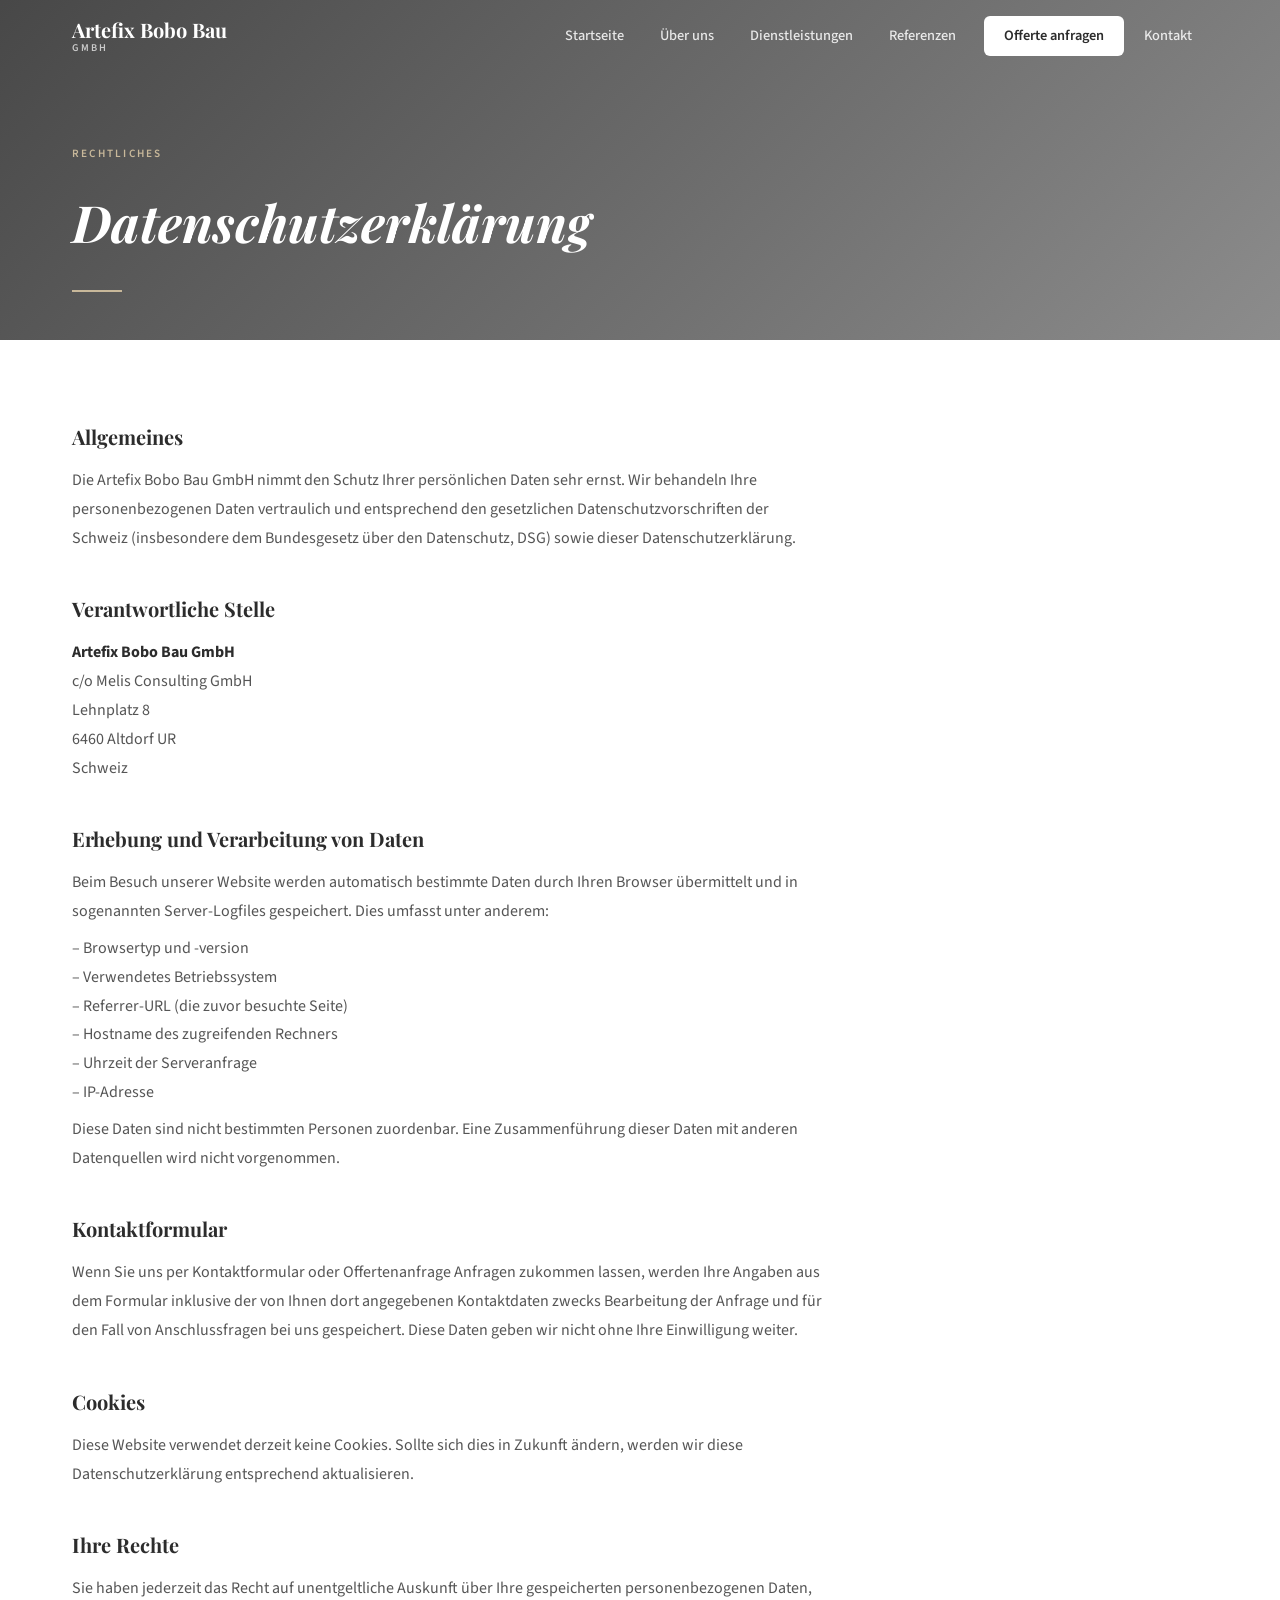
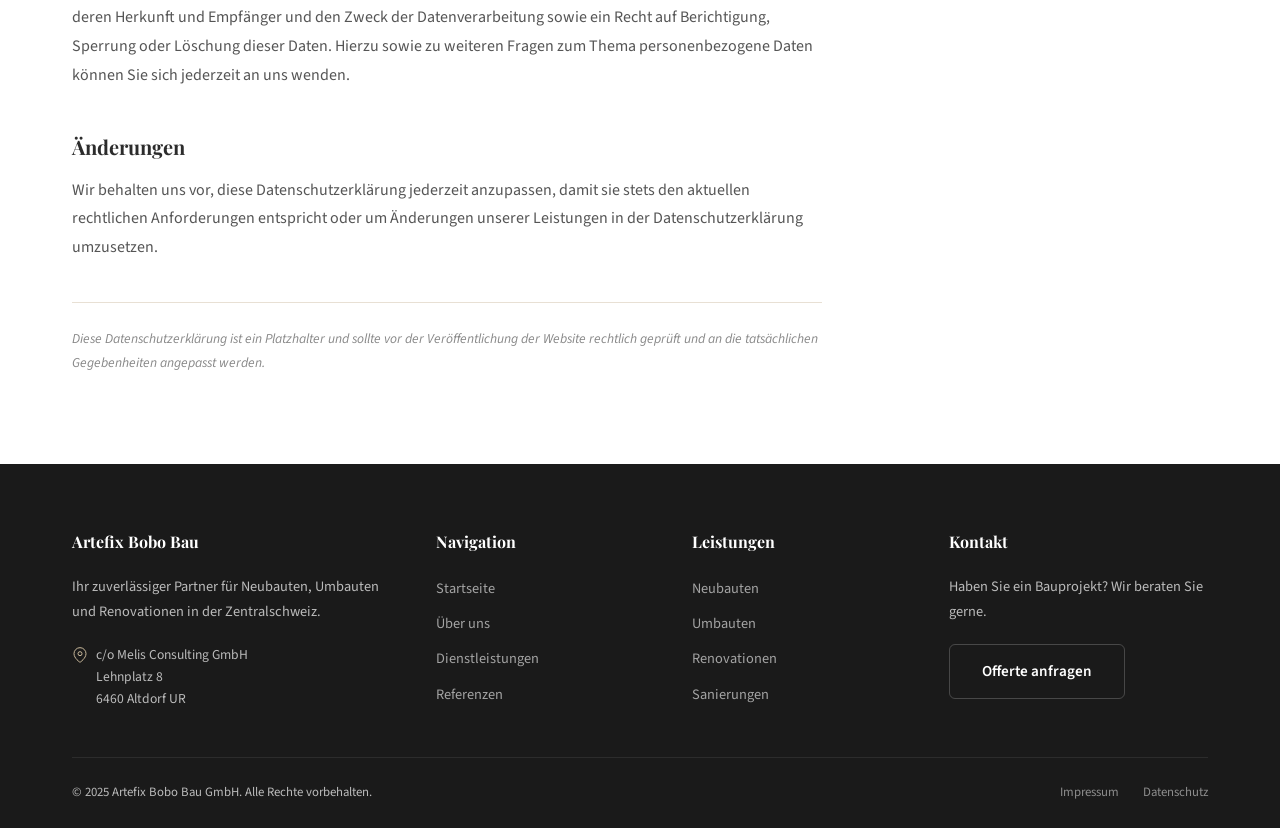
==== datenschutz.html @ a2125634 "Add files via upload" ====
<!DOCTYPE html>
<html lang="de">
<head>
  <meta charset="UTF-8">
  <meta name="viewport" content="width=device-width, initial-scale=1.0">
  <title>Datenschutz – Artefix Bobo Bau GmbH</title>
  <link rel="preconnect" href="https://fonts.googleapis.com">
  <link rel="preconnect" href="https://fonts.gstatic.com" crossorigin>
  <link href="https://fonts.googleapis.com/css2?family=Playfair+Display:ital,wght@0,400;0,700;1,400;1,700&family=Source+Sans+3:wght@300;400;500;600;700&display=swap" rel="stylesheet">
  <link rel="stylesheet" href="style.css">
</head>
<body>

  <!-- Navigation -->
  <nav class="navbar">
    <div class="container">
      <a href="index.html" class="navbar-brand">
        <span class="brand-name">Artefix Bobo Bau</span>
        <span class="brand-sub">GMBH</span>
      </a>
      <ul class="nav-links">
        <li><a href="index.html">Startseite</a></li>
        <li><a href="ueber-uns.html">Über uns</a></li>
        <li><a href="dienstleistungen.html">Dienstleistungen</a></li>
        <li><a href="referenzen.html">Referenzen</a></li>
        <li><a href="offerte.html" class="nav-cta">Offerte anfragen</a></li>
        <li><a href="kontakt.html">Kontakt</a></li>
      </ul>
      <button class="hamburger" aria-label="Menü öffnen">
        <span></span><span></span><span></span>
      </button>
    </div>
  </nav>
  <div class="mobile-menu">
    <a href="index.html">Startseite</a>
    <a href="ueber-uns.html">Über uns</a>
    <a href="dienstleistungen.html">Dienstleistungen</a>
    <a href="referenzen.html">Referenzen</a>
    <a href="offerte.html">Offerte anfragen</a>
    <a href="kontakt.html">Kontakt</a>
  </div>

  <!-- Seitenüberschrift -->
  <section class="page-header" style="background-image: url('https://d2xsxph8kpxj0f.cloudfront.net/310519663348252337/ZNyBL787S9xFMkHcUXksup/hero-construction-7pvhPLmcp8osfT7pZfqxTm.webp');">
    <div class="container">
      <p class="page-eyebrow">Rechtliches</p>
      <h1>Datenschutzerklärung</h1>
      <div class="header-line"></div>
    </div>
  </section>

  <!-- Datenschutz-Inhalt -->
  <section class="legal-content">
    <div class="container">
      <div class="legal-inner fade-in">

        <h2>Allgemeines</h2>
        <p>Die Artefix Bobo Bau GmbH nimmt den Schutz Ihrer persönlichen Daten sehr ernst. Wir behandeln Ihre personenbezogenen Daten vertraulich und entsprechend den gesetzlichen Datenschutzvorschriften der Schweiz (insbesondere dem Bundesgesetz über den Datenschutz, DSG) sowie dieser Datenschutzerklärung.</p>

        <h2>Verantwortliche Stelle</h2>
        <p><strong>Artefix Bobo Bau GmbH</strong><br>c/o Melis Consulting GmbH<br>Lehnplatz 8<br>6460 Altdorf UR<br>Schweiz</p>

        <h2>Erhebung und Verarbeitung von Daten</h2>
        <p>Beim Besuch unserer Website werden automatisch bestimmte Daten durch Ihren Browser übermittelt und in sogenannten Server-Logfiles gespeichert. Dies umfasst unter anderem:</p>
        <p>– Browsertyp und -version<br>– Verwendetes Betriebssystem<br>– Referrer-URL (die zuvor besuchte Seite)<br>– Hostname des zugreifenden Rechners<br>– Uhrzeit der Serveranfrage<br>– IP-Adresse</p>
        <p>Diese Daten sind nicht bestimmten Personen zuordenbar. Eine Zusammenführung dieser Daten mit anderen Datenquellen wird nicht vorgenommen.</p>

        <h2>Kontaktformular</h2>
        <p>Wenn Sie uns per Kontaktformular oder Offertenanfrage Anfragen zukommen lassen, werden Ihre Angaben aus dem Formular inklusive der von Ihnen dort angegebenen Kontaktdaten zwecks Bearbeitung der Anfrage und für den Fall von Anschlussfragen bei uns gespeichert. Diese Daten geben wir nicht ohne Ihre Einwilligung weiter.</p>

        <h2>Cookies</h2>
        <p>Diese Website verwendet derzeit keine Cookies. Sollte sich dies in Zukunft ändern, werden wir diese Datenschutzerklärung entsprechend aktualisieren.</p>

        <h2>Ihre Rechte</h2>
        <p>Sie haben jederzeit das Recht auf unentgeltliche Auskunft über Ihre gespeicherten personenbezogenen Daten, deren Herkunft und Empfänger und den Zweck der Datenverarbeitung sowie ein Recht auf Berichtigung, Sperrung oder Löschung dieser Daten. Hierzu sowie zu weiteren Fragen zum Thema personenbezogene Daten können Sie sich jederzeit an uns wenden.</p>

        <h2>Änderungen</h2>
        <p>Wir behalten uns vor, diese Datenschutzerklärung jederzeit anzupassen, damit sie stets den aktuellen rechtlichen Anforderungen entspricht oder um Änderungen unserer Leistungen in der Datenschutzerklärung umzusetzen.</p>

        <p class="legal-notice">Diese Datenschutzerklärung ist ein Platzhalter und sollte vor der Veröffentlichung der Website rechtlich geprüft und an die tatsächlichen Gegebenheiten angepasst werden.</p>
      </div>
    </div>
  </section>

  <!-- Footer -->
  <footer class="footer">
    <div class="container">
      <div class="footer-grid">
        <div class="footer-brand">
          <h4>Artefix Bobo Bau</h4>
          <p>Ihr zuverlässiger Partner für Neubauten, Umbauten und Renovationen in der Zentralschweiz.</p>
          <div class="footer-address">
            <svg viewBox="0 0 24 24"><path d="M21 10c0 7-9 13-9 13s-9-6-9-13a9 9 0 0 1 18 0z"/><circle cx="12" cy="10" r="3"/></svg>
            <span>c/o Melis Consulting GmbH<br>Lehnplatz 8<br>6460 Altdorf UR</span>
          </div>
        </div>
        <div class="footer-nav"><h4>Navigation</h4><ul><li><a href="index.html">Startseite</a></li><li><a href="ueber-uns.html">Über uns</a></li><li><a href="dienstleistungen.html">Dienstleistungen</a></li><li><a href="referenzen.html">Referenzen</a></li></ul></div>
        <div class="footer-nav"><h4>Leistungen</h4><ul><li><a href="dienstleistungen.html">Neubauten</a></li><li><a href="dienstleistungen.html">Umbauten</a></li><li><a href="dienstleistungen.html">Renovationen</a></li><li><a href="dienstleistungen.html">Sanierungen</a></li></ul></div>
        <div class="footer-cta"><h4>Kontakt</h4><p>Haben Sie ein Bauprojekt? Wir beraten Sie gerne.</p><a href="offerte.html" class="btn btn-outline" style="color:#fff; border-color:rgba(255,255,255,0.2);">Offerte anfragen</a></div>
      </div>
      <div class="footer-bottom">
        <span>&copy; 2025 Artefix Bobo Bau GmbH. Alle Rechte vorbehalten.</span>
        <div class="footer-legal"><a href="impressum.html">Impressum</a><a href="datenschutz.html">Datenschutz</a></div>
      </div>
    </div>
  </footer>
  <script src="script.js"></script>
</body>
</html>
---- style.css ----
/* ============================================================
   style.css – Hauptstylesheet der Artefix Bobo Bau GmbH Website
   
   Design: «Alpine Precision» – Schweizer Minimalismus
   Farben: Warmweiss (#FAF8F5), Anthrazit (#2C2C2C), Sand (#C8B89A)
   Schriften: Playfair Display (Headlines), Source Sans 3 (Body)
   
   Dieses Stylesheet enthält alle Styles für die gesamte Website.
   Es ist in logische Abschnitte unterteilt, damit man sich
   schnell zurechtfindet.
   ============================================================ */

/* --- Grundeinstellungen (Reset & Basis) --- */
/* Damit alle Browser gleich aussehen, setzen wir Abstände zurück */
*, *::before, *::after {
  margin: 0;
  padding: 0;
  box-sizing: border-box;
}

/* CSS-Variablen – unsere Farbpalette und Schriften als zentrale Werte */
:root {
  --white: #FFFFFF;
  --warm-white: #FAF8F5;
  --sand-light: #E8E0D4;
  --sand: #C8B89A;
  --sand-dark: #A89878;
  --anthracite: #2C2C2C;
  --anthracite-light: #3D3D3D;
  --charcoal: #1A1A1A;
  --text-body: #555555;
  --text-muted: #888888;
  --border-light: #E5E0DA;
  --font-display: 'Playfair Display', Georgia, serif;
  --font-body: 'Source Sans 3', 'Segoe UI', Arial, sans-serif;
  --shadow-sm: 0 1px 3px rgba(0,0,0,0.06);
  --shadow-md: 0 4px 12px rgba(0,0,0,0.08);
  --shadow-lg: 0 8px 30px rgba(0,0,0,0.12);
  --transition: 0.3s ease;
}

/* Grundlegende Body-Einstellungen */
html {
  scroll-behavior: smooth;
  font-size: 16px;
}

body {
  font-family: var(--font-body);
  color: var(--anthracite);
  background-color: var(--white);
  line-height: 1.7;
  -webkit-font-smoothing: antialiased;
  -moz-osx-font-smoothing: grayscale;
}

/* Standard-Links */
a {
  color: inherit;
  text-decoration: none;
  transition: color var(--transition);
}

/* Bilder sollen nie über ihren Container hinausragen */
img {
  max-width: 100%;
  height: auto;
  display: block;
}

/* Container – zentriert den Inhalt und gibt seitlichen Abstand */
.container {
  width: 100%;
  max-width: 1200px;
  margin: 0 auto;
  padding: 0 1rem;
}

@media (min-width: 768px) {
  .container { padding: 0 1.5rem; }
}
@media (min-width: 1024px) {
  .container { padding: 0 2rem; }
}


/* ============================================================
   NAVIGATION – Die Hauptnavigation oben auf jeder Seite
   ============================================================ */

/* Der Navigationsbalken, fixiert oben am Bildschirm */
.navbar {
  position: fixed;
  top: 0;
  left: 0;
  right: 0;
  z-index: 1000;
  padding: 1rem 0;
  transition: background var(--transition), padding var(--transition), box-shadow var(--transition);
}

/* Wenn man scrollt, bekommt die Navigation einen Hintergrund */
.navbar.scrolled {
  background: rgba(255, 255, 255, 0.97);
  padding: 0.6rem 0;
  box-shadow: var(--shadow-sm);
  backdrop-filter: blur(10px);
}

.navbar .container {
  display: flex;
  align-items: center;
  justify-content: space-between;
}

/* Logo / Firmenname in der Navigation */
.navbar-brand {
  display: flex;
  flex-direction: column;
  line-height: 1.2;
}

.navbar-brand .brand-name {
  font-family: var(--font-display);
  font-size: 1.25rem;
  font-weight: 700;
  color: var(--white);
  transition: color var(--transition);
}

.navbar-brand .brand-sub {
  font-size: 0.65rem;
  font-weight: 600;
  letter-spacing: 0.2em;
  text-transform: uppercase;
  color: rgba(255,255,255,0.7);
  transition: color var(--transition);
}

/* Wenn gescrollt wird, werden die Texte dunkel */
.navbar.scrolled .brand-name { color: var(--anthracite); }
.navbar.scrolled .brand-sub { color: var(--text-muted); }

/* Desktop-Navigation – die Links nebeneinander */
.nav-links {
  display: none;
  list-style: none;
  align-items: center;
  gap: 0.25rem;
}

@media (min-width: 900px) {
  .nav-links { display: flex; }
}

.nav-links a {
  display: inline-block;
  padding: 0.5rem 1rem;
  font-size: 0.9rem;
  font-weight: 500;
  color: rgba(255,255,255,0.85);
  border-radius: 6px;
  transition: all var(--transition);
}

.nav-links a:hover {
  color: var(--white);
  background: rgba(255,255,255,0.1);
}

.nav-links a.active {
  color: var(--white);
  background: rgba(255,255,255,0.15);
}

.navbar.scrolled .nav-links a {
  color: var(--anthracite);
}

.navbar.scrolled .nav-links a:hover {
  color: var(--anthracite);
  background: var(--warm-white);
}

.navbar.scrolled .nav-links a.active {
  color: var(--anthracite);
  background: var(--warm-white);
}

/* CTA-Button in der Navigation (z.B. "Offerte anfragen") */
.nav-links .nav-cta {
  background: var(--white);
  color: var(--anthracite) !important;
  font-weight: 600;
  padding: 0.5rem 1.25rem;
  border-radius: 6px;
  margin-left: 0.5rem;
}

.nav-links .nav-cta:hover {
  background: var(--sand-light);
}

.navbar.scrolled .nav-links .nav-cta {
  background: var(--anthracite);
  color: var(--white) !important;
}

.navbar.scrolled .nav-links .nav-cta:hover {
  background: var(--anthracite-light);
}


/* --- Hamburger-Menü (Mobile) --- */
/* Der Button mit den drei Strichen für Mobile */
.hamburger {
  display: flex;
  flex-direction: column;
  gap: 5px;
  background: none;
  border: none;
  cursor: pointer;
  padding: 4px;
  z-index: 1001;
}

@media (min-width: 900px) {
  .hamburger { display: none; }
}

.hamburger span {
  display: block;
  width: 24px;
  height: 2px;
  background: var(--white);
  border-radius: 2px;
  transition: all var(--transition);
}

.navbar.scrolled .hamburger span {
  background: var(--anthracite);
}

/* Animation wenn das Menü offen ist */
.hamburger.open span:nth-child(1) {
  transform: translateY(7px) rotate(45deg);
}
.hamburger.open span:nth-child(2) {
  opacity: 0;
}
.hamburger.open span:nth-child(3) {
  transform: translateY(-7px) rotate(-45deg);
}

/* Das mobile Menü, das von oben reinfährt */
.mobile-menu {
  position: fixed;
  top: 0;
  left: 0;
  right: 0;
  bottom: 0;
  background: var(--white);
  z-index: 999;
  display: flex;
  flex-direction: column;
  justify-content: center;
  align-items: center;
  gap: 0.5rem;
  transform: translateY(-100%);
  transition: transform 0.4s ease;
}

.mobile-menu.open {
  transform: translateY(0);
}

.mobile-menu a {
  font-family: var(--font-display);
  font-size: 1.5rem;
  color: var(--anthracite);
  padding: 0.75rem 2rem;
  border-radius: 8px;
  transition: background var(--transition);
}

.mobile-menu a:hover {
  background: var(--warm-white);
}


/* ============================================================
   HERO-BEREICH – Der grosse Einstiegsbereich auf der Startseite
   ============================================================ */

.hero {
  position: relative;
  min-height: 100vh;
  display: flex;
  align-items: center;
  overflow: hidden;
}

/* Das Hintergrundbild des Hero-Bereichs */
.hero-bg {
  position: absolute;
  inset: 0;
  background-size: cover;
  background-position: center;
  background-repeat: no-repeat;
}

/* Dunkler Verlauf über dem Bild, damit der Text lesbar ist */
.hero-bg::after {
  content: '';
  position: absolute;
  inset: 0;
  background: linear-gradient(
    135deg,
    rgba(26, 26, 26, 0.75) 0%,
    rgba(26, 26, 26, 0.4) 50%,
    rgba(26, 26, 26, 0.2) 100%
  );
}

.hero-content {
  position: relative;
  z-index: 2;
  max-width: 650px;
  padding: 8rem 0 4rem;
}

/* Kleine Überschrift über dem Haupttitel */
.hero-eyebrow {
  font-size: 0.75rem;
  font-weight: 600;
  letter-spacing: 0.2em;
  text-transform: uppercase;
  color: var(--sand);
  margin-bottom: 1.5rem;
}

.hero h1 {
  font-family: var(--font-display);
  font-size: clamp(2.5rem, 5vw, 4rem);
  font-weight: 700;
  color: var(--white);
  line-height: 1.15;
  margin-bottom: 1.5rem;
}

/* Das Akzentwort in der Headline (z.B. "Präzision") */
.hero h1 .accent {
  color: var(--sand);
  font-style: italic;
}

.hero p {
  font-size: 1.1rem;
  color: rgba(255,255,255,0.8);
  line-height: 1.7;
  margin-bottom: 2.5rem;
  max-width: 500px;
}

/* Buttons im Hero-Bereich */
.hero-buttons {
  display: flex;
  flex-wrap: wrap;
  gap: 1rem;
}

/* Scroll-Hinweis unten im Hero */
.hero-scroll {
  position: absolute;
  bottom: 2rem;
  left: 50%;
  transform: translateX(-50%);
  z-index: 2;
  display: flex;
  flex-direction: column;
  align-items: center;
  gap: 0.5rem;
  color: rgba(255,255,255,0.5);
  font-size: 0.75rem;
  letter-spacing: 0.1em;
}

.hero-scroll .scroll-line {
  width: 1px;
  height: 40px;
  background: linear-gradient(to bottom, rgba(255,255,255,0.5), transparent);
  animation: scrollPulse 2s ease-in-out infinite;
}

@keyframes scrollPulse {
  0%, 100% { opacity: 0.3; }
  50% { opacity: 1; }
}


/* ============================================================
   BUTTONS – Verschiedene Button-Stile
   ============================================================ */

.btn {
  display: inline-flex;
  align-items: center;
  gap: 0.5rem;
  padding: 0.85rem 2rem;
  font-family: var(--font-body);
  font-size: 0.95rem;
  font-weight: 600;
  border: none;
  border-radius: 6px;
  cursor: pointer;
  transition: all var(--transition);
  text-decoration: none;
}

/* Primärer Button – heller Hintergrund */
.btn-primary {
  background: var(--white);
  color: var(--anthracite);
}

.btn-primary:hover {
  background: var(--sand-light);
  transform: translateY(-1px);
}

/* Sekundärer Button – durchsichtiger Rand */
.btn-secondary {
  background: transparent;
  color: var(--white);
  border: 1px solid rgba(255,255,255,0.3);
}

.btn-secondary:hover {
  background: rgba(255,255,255,0.1);
  border-color: rgba(255,255,255,0.5);
}

/* Dunkler Button */
.btn-dark {
  background: var(--anthracite);
  color: var(--white);
}

.btn-dark:hover {
  background: var(--anthracite-light);
  transform: translateY(-1px);
}

/* Outline-Button (dunkler Rand) */
.btn-outline {
  background: transparent;
  color: var(--anthracite);
  border: 1px solid var(--border-light);
}

.btn-outline:hover {
  background: var(--warm-white);
  border-color: var(--sand);
}

/* Pfeil-Symbol im Button */
.btn .arrow {
  transition: transform var(--transition);
}
.btn:hover .arrow {
  transform: translateX(3px);
}


/* ============================================================
   SEKTIONS-ÜBERSCHRIFTEN – Einheitliche Titel für alle Bereiche
   ============================================================ */

.section-header {
  text-align: center;
  max-width: 700px;
  margin: 0 auto 3.5rem;
}

.section-eyebrow {
  font-size: 0.75rem;
  font-weight: 600;
  letter-spacing: 0.2em;
  text-transform: uppercase;
  color: var(--sand-dark);
  margin-bottom: 1rem;
}

.section-title {
  font-family: var(--font-display);
  font-size: clamp(1.8rem, 3.5vw, 2.8rem);
  font-weight: 700;
  color: var(--anthracite);
  line-height: 1.2;
  margin-bottom: 1rem;
}

.section-line {
  width: 50px;
  height: 2px;
  background: var(--sand);
  margin: 1.25rem auto;
}

.section-subtitle {
  font-size: 1.05rem;
  color: var(--text-body);
  line-height: 1.7;
}


/* ============================================================
   VORTEILE-BEREICH – Die 4 Vorteile auf der Startseite
   ============================================================ */

.trust-section {
  padding: 5rem 0;
  background: var(--warm-white);
}

.trust-grid {
  display: grid;
  grid-template-columns: repeat(auto-fit, minmax(240px, 1fr));
  gap: 2rem;
}

.trust-item {
  text-align: center;
  padding: 2rem 1.5rem;
}

.trust-icon {
  width: 56px;
  height: 56px;
  margin: 0 auto 1.25rem;
  display: flex;
  align-items: center;
  justify-content: center;
  border: 1.5px solid var(--sand);
  border-radius: 12px;
  color: var(--anthracite);
}

.trust-icon svg {
  width: 24px;
  height: 24px;
  stroke: var(--anthracite);
  fill: none;
  stroke-width: 1.5;
  stroke-linecap: round;
  stroke-linejoin: round;
}

.trust-item h3 {
  font-family: var(--font-display);
  font-size: 1.1rem;
  font-weight: 700;
  margin-bottom: 0.5rem;
}

.trust-item p {
  font-size: 0.9rem;
  color: var(--text-body);
  line-height: 1.6;
}


/* ============================================================
   DIENSTLEISTUNGEN-VORSCHAU – Karten auf der Startseite
   ============================================================ */

.services-preview {
  padding: 5rem 0;
  background: var(--white);
}

.services-grid {
  display: grid;
  grid-template-columns: repeat(auto-fit, minmax(260px, 1fr));
  gap: 1.5rem;
  margin-bottom: 2.5rem;
}

.service-card {
  background: var(--warm-white);
  border-radius: 10px;
  padding: 2rem;
  transition: all var(--transition);
  border: 1px solid transparent;
}

.service-card:hover {
  transform: translateY(-4px);
  box-shadow: var(--shadow-md);
  border-color: var(--sand-light);
}

.service-card .card-icon {
  width: 44px;
  height: 44px;
  margin-bottom: 1.25rem;
  display: flex;
  align-items: center;
  justify-content: center;
  background: var(--white);
  border-radius: 10px;
  border: 1px solid var(--border-light);
}

.service-card .card-icon svg {
  width: 22px;
  height: 22px;
  stroke: var(--anthracite);
  fill: none;
  stroke-width: 1.5;
  stroke-linecap: round;
  stroke-linejoin: round;
}

.service-card h3 {
  font-family: var(--font-display);
  font-size: 1.1rem;
  font-weight: 700;
  margin-bottom: 0.5rem;
}

.service-card p {
  font-size: 0.9rem;
  color: var(--text-body);
  line-height: 1.6;
  margin-bottom: 1rem;
}

.service-card .card-link {
  font-size: 0.85rem;
  font-weight: 600;
  color: var(--anthracite);
  display: inline-flex;
  align-items: center;
  gap: 0.35rem;
}

.service-card:hover .card-link {
  color: var(--sand-dark);
}

.center-btn {
  text-align: center;
}


/* ============================================================
   REFERENZEN-VORSCHAU – Projektbilder auf der Startseite
   ============================================================ */

.references-preview {
  padding: 5rem 0;
  background: var(--warm-white);
}

.references-grid {
  display: grid;
  grid-template-columns: repeat(auto-fit, minmax(300px, 1fr));
  gap: 1.5rem;
  margin-bottom: 2.5rem;
}

.reference-card {
  position: relative;
  border-radius: 10px;
  overflow: hidden;
  aspect-ratio: 4/3;
  cursor: pointer;
}

.reference-card img {
  width: 100%;
  height: 100%;
  object-fit: cover;
  transition: transform 0.5s ease;
}

.reference-card:hover img {
  transform: scale(1.05);
}

.reference-card .card-overlay {
  position: absolute;
  inset: 0;
  background: linear-gradient(to top, rgba(26,26,26,0.7) 0%, transparent 50%);
  display: flex;
  flex-direction: column;
  justify-content: flex-end;
  padding: 1.5rem;
}

.reference-card .card-tag {
  font-size: 0.7rem;
  font-weight: 600;
  letter-spacing: 0.15em;
  text-transform: uppercase;
  color: var(--sand);
  margin-bottom: 0.35rem;
}

.reference-card .card-title {
  font-family: var(--font-display);
  font-size: 1.2rem;
  font-weight: 700;
  color: var(--white);
}


/* ============================================================
   CTA-BEREICH – "Lassen Sie uns gemeinsam bauen"
   ============================================================ */

.cta-section {
  padding: 6rem 0;
  background: var(--anthracite);
  text-align: center;
}

.cta-section .section-eyebrow {
  color: var(--sand);
}

.cta-section .section-title {
  color: var(--white);
}

.cta-section .section-subtitle {
  color: rgba(255,255,255,0.7);
}

.cta-section .section-line {
  background: var(--sand);
}

.cta-buttons {
  display: flex;
  flex-wrap: wrap;
  justify-content: center;
  gap: 1rem;
  margin-top: 2rem;
}

.cta-section .btn-primary {
  background: var(--sand);
  color: var(--anthracite);
}

.cta-section .btn-primary:hover {
  background: var(--sand-dark);
}


/* ============================================================
   PAGE-HEADER – Seitenüberschrift auf Unterseiten
   ============================================================ */

.page-header {
  padding: 9rem 0 3rem;
  background-size: cover;
  background-position: center;
  position: relative;
}

.page-header::after {
  content: '';
  position: absolute;
  inset: 0;
  background: linear-gradient(135deg, rgba(26,26,26,0.8) 0%, rgba(26,26,26,0.5) 100%);
}

.page-header .container {
  position: relative;
  z-index: 2;
}

.page-header .page-eyebrow {
  font-size: 0.7rem;
  font-weight: 600;
  letter-spacing: 0.2em;
  text-transform: uppercase;
  color: var(--sand);
  margin-bottom: 1rem;
}

.page-header h1 {
  font-family: var(--font-display);
  font-size: clamp(2rem, 4vw, 3.2rem);
  font-weight: 700;
  color: var(--white);
  font-style: italic;
}

.page-header .header-line {
  width: 50px;
  height: 2px;
  background: var(--sand);
  margin-top: 1.5rem;
}


/* ============================================================
   ÜBER UNS SEITE
   ============================================================ */

.about-content {
  padding: 5rem 0;
}

.about-grid {
  display: grid;
  grid-template-columns: 1fr;
  gap: 3rem;
  align-items: center;
}

@media (min-width: 768px) {
  .about-grid {
    grid-template-columns: 1fr 1fr;
  }
}

.about-text .about-label {
  font-size: 0.7rem;
  font-weight: 600;
  letter-spacing: 0.2em;
  text-transform: uppercase;
  color: var(--sand-dark);
  margin-bottom: 0.75rem;
}

.about-text h2 {
  font-family: var(--font-display);
  font-size: 1.8rem;
  font-weight: 700;
  margin-bottom: 1.5rem;
  line-height: 1.3;
}

.about-text p {
  font-size: 1rem;
  color: var(--text-body);
  line-height: 1.8;
  margin-bottom: 1rem;
}

.about-image {
  border-radius: 10px;
  overflow: hidden;
  aspect-ratio: 4/3;
}

.about-image img {
  width: 100%;
  height: 100%;
  object-fit: cover;
}

/* Werte-Bereich auf der Über-uns-Seite */
.values-section {
  padding: 5rem 0;
  background: var(--warm-white);
}

.values-grid {
  display: grid;
  grid-template-columns: repeat(auto-fit, minmax(250px, 1fr));
  gap: 2rem;
}

.value-card {
  background: var(--white);
  padding: 2rem;
  border-radius: 10px;
  border: 1px solid var(--border-light);
  transition: all var(--transition);
}

.value-card:hover {
  transform: translateY(-3px);
  box-shadow: var(--shadow-md);
}

.value-card h3 {
  font-family: var(--font-display);
  font-size: 1.1rem;
  font-weight: 700;
  margin-bottom: 0.5rem;
}

.value-card p {
  font-size: 0.9rem;
  color: var(--text-body);
  line-height: 1.6;
}

/* Firmendaten-Bereich */
.company-data {
  padding: 5rem 0;
}

.data-grid {
  display: grid;
  grid-template-columns: repeat(auto-fit, minmax(200px, 1fr));
  gap: 1.5rem;
  background: var(--warm-white);
  padding: 2.5rem;
  border-radius: 10px;
}

.data-item {
  text-align: center;
}

.data-item .data-label {
  font-size: 0.75rem;
  font-weight: 600;
  letter-spacing: 0.1em;
  text-transform: uppercase;
  color: var(--text-muted);
  margin-bottom: 0.35rem;
}

.data-item .data-value {
  font-family: var(--font-display);
  font-size: 1rem;
  font-weight: 700;
  color: var(--anthracite);
}


/* ============================================================
   DIENSTLEISTUNGEN-SEITE – Alle 8 Leistungskarten
   ============================================================ */

.services-full {
  padding: 5rem 0;
}

.services-intro {
  text-align: center;
  max-width: 700px;
  margin: 0 auto 3rem;
  font-size: 1.05rem;
  color: var(--text-body);
  line-height: 1.7;
}

.services-full-grid {
  display: grid;
  grid-template-columns: repeat(auto-fit, minmax(280px, 1fr));
  gap: 1.5rem;
}

.service-full-card {
  background: var(--warm-white);
  border-radius: 10px;
  padding: 2rem;
  border: 1px solid transparent;
  transition: all var(--transition);
}

.service-full-card:hover {
  transform: translateY(-4px);
  box-shadow: var(--shadow-md);
  border-color: var(--sand-light);
}

.service-full-card .card-icon {
  width: 48px;
  height: 48px;
  margin-bottom: 1.25rem;
  display: flex;
  align-items: center;
  justify-content: center;
  background: var(--white);
  border-radius: 10px;
  border: 1px solid var(--border-light);
}

.service-full-card .card-icon svg {
  width: 22px;
  height: 22px;
  stroke: var(--anthracite);
  fill: none;
  stroke-width: 1.5;
  stroke-linecap: round;
  stroke-linejoin: round;
}

.service-full-card h3 {
  font-family: var(--font-display);
  font-size: 1.15rem;
  font-weight: 700;
  margin-bottom: 0.75rem;
}

.service-full-card p {
  font-size: 0.9rem;
  color: var(--text-body);
  line-height: 1.7;
}

.services-cta {
  text-align: center;
  margin-top: 3rem;
}


/* ============================================================
   REFERENZEN-SEITE – Projektgalerie
   ============================================================ */

.references-full {
  padding: 5rem 0;
}

.references-notice {
  display: flex;
  align-items: center;
  gap: 0.75rem;
  background: var(--warm-white);
  padding: 1rem 1.5rem;
  border-radius: 8px;
  margin-bottom: 3rem;
  font-size: 0.9rem;
  color: var(--text-body);
}

.references-notice svg {
  flex-shrink: 0;
  width: 20px;
  height: 20px;
  stroke: var(--text-muted);
  fill: none;
  stroke-width: 1.5;
}

.references-full-grid {
  display: grid;
  grid-template-columns: repeat(auto-fit, minmax(320px, 1fr));
  gap: 1.5rem;
}

.ref-card {
  border-radius: 10px;
  overflow: hidden;
  background: var(--warm-white);
  transition: all var(--transition);
}

.ref-card:hover {
  transform: translateY(-4px);
  box-shadow: var(--shadow-lg);
}

.ref-card-image {
  aspect-ratio: 16/10;
  overflow: hidden;
  position: relative;
}

.ref-card-image img {
  width: 100%;
  height: 100%;
  object-fit: cover;
  transition: transform 0.5s ease;
}

.ref-card:hover .ref-card-image img {
  transform: scale(1.05);
}

.ref-card-image .ref-tag {
  position: absolute;
  top: 1rem;
  left: 1rem;
  background: var(--white);
  padding: 0.3rem 0.75rem;
  border-radius: 4px;
  font-size: 0.7rem;
  font-weight: 600;
  letter-spacing: 0.1em;
  text-transform: uppercase;
  color: var(--anthracite);
}

.ref-card-body {
  padding: 1.5rem;
}

.ref-card-body h3 {
  font-family: var(--font-display);
  font-size: 1.15rem;
  font-weight: 700;
  margin-bottom: 0.5rem;
}

.ref-card-body p {
  font-size: 0.9rem;
  color: var(--text-body);
  line-height: 1.6;
}


/* ============================================================
   FORMULARE – Offerte & Kontakt
   ============================================================ */

.form-section {
  padding: 5rem 0;
}

.form-layout {
  display: grid;
  grid-template-columns: 1fr;
  gap: 3rem;
}

@media (min-width: 768px) {
  .form-layout {
    grid-template-columns: 1fr 1.2fr;
    gap: 4rem;
  }
}

.form-info h2 {
  font-family: var(--font-display);
  font-size: 1.8rem;
  font-weight: 700;
  margin-bottom: 1rem;
  line-height: 1.3;
}

.form-info > p {
  font-size: 1rem;
  color: var(--text-body);
  line-height: 1.7;
  margin-bottom: 2rem;
}

.form-benefits {
  list-style: none;
  display: flex;
  flex-direction: column;
  gap: 0.75rem;
}

.form-benefits li {
  display: flex;
  align-items: center;
  gap: 0.75rem;
  font-size: 0.95rem;
  color: var(--text-body);
}

.form-benefits li svg {
  width: 18px;
  height: 18px;
  stroke: var(--sand-dark);
  fill: none;
  stroke-width: 2;
  flex-shrink: 0;
}

/* Kontaktinformationen */
.contact-details {
  display: flex;
  flex-direction: column;
  gap: 1.5rem;
  margin-top: 2rem;
}

.contact-item {
  display: flex;
  gap: 1rem;
  align-items: flex-start;
}

.contact-item .contact-icon {
  width: 40px;
  height: 40px;
  display: flex;
  align-items: center;
  justify-content: center;
  background: var(--warm-white);
  border-radius: 10px;
  flex-shrink: 0;
}

.contact-item .contact-icon svg {
  width: 18px;
  height: 18px;
  stroke: var(--anthracite);
  fill: none;
  stroke-width: 1.5;
}

.contact-item h4 {
  font-family: var(--font-display);
  font-size: 1rem;
  font-weight: 700;
  margin-bottom: 0.2rem;
}

.contact-item p {
  font-size: 0.9rem;
  color: var(--text-body);
  line-height: 1.5;
}

/* Formular-Felder */
.form-card {
  background: var(--warm-white);
  padding: 2.5rem;
  border-radius: 10px;
}

.form-row {
  display: grid;
  grid-template-columns: 1fr;
  gap: 1.25rem;
  margin-bottom: 1.25rem;
}

@media (min-width: 500px) {
  .form-row.two-col {
    grid-template-columns: 1fr 1fr;
  }
}

.form-group label {
  display: block;
  font-size: 0.85rem;
  font-weight: 600;
  color: var(--anthracite);
  margin-bottom: 0.4rem;
}

.form-group label .required {
  color: #c0392b;
}

.form-group input,
.form-group select,
.form-group textarea {
  width: 100%;
  padding: 0.75rem 1rem;
  font-family: var(--font-body);
  font-size: 0.95rem;
  color: var(--anthracite);
  background: var(--white);
  border: 1px solid var(--border-light);
  border-radius: 6px;
  transition: border-color var(--transition), box-shadow var(--transition);
  outline: none;
}

.form-group input:focus,
.form-group select:focus,
.form-group textarea:focus {
  border-color: var(--sand);
  box-shadow: 0 0 0 3px rgba(200, 184, 154, 0.15);
}

.form-group textarea {
  min-height: 120px;
  resize: vertical;
}

.form-group select {
  appearance: none;
  background-image: url("data:image/svg+xml,%3Csvg xmlns='http://www.w3.org/2000/svg' width='12' height='12' viewBox='0 0 24 24' fill='none' stroke='%23888' stroke-width='2'%3E%3Cpath d='M6 9l6 6 6-6'/%3E%3C/svg%3E");
  background-repeat: no-repeat;
  background-position: right 1rem center;
  padding-right: 2.5rem;
}

.form-submit {
  margin-top: 1.5rem;
}

.form-submit .btn {
  width: 100%;
  justify-content: center;
}

.form-note {
  font-size: 0.8rem;
  color: var(--text-muted);
  margin-top: 1rem;
}


/* ============================================================
   IMPRESSUM & DATENSCHUTZ – Rechtliche Seiten
   ============================================================ */

.legal-content {
  padding: 5rem 0;
}

.legal-content .legal-inner {
  max-width: 750px;
}

.legal-content h2 {
  font-family: var(--font-display);
  font-size: 1.25rem;
  font-weight: 700;
  margin-top: 2.5rem;
  margin-bottom: 0.75rem;
}

.legal-content h2:first-child {
  margin-top: 0;
}

.legal-content p {
  font-size: 1rem;
  color: var(--text-body);
  line-height: 1.8;
  margin-bottom: 0.5rem;
}

.legal-content strong {
  color: var(--anthracite);
}

.legal-content .legal-notice {
  margin-top: 2.5rem;
  padding-top: 1.5rem;
  border-top: 1px solid var(--sand-light);
  font-size: 0.85rem;
  color: var(--text-muted);
  font-style: italic;
}


/* ============================================================
   FOOTER – Der Fussbereich auf jeder Seite
   ============================================================ */

.footer {
  background: var(--charcoal);
  color: rgba(255,255,255,0.7);
  padding: 4rem 0 0;
}

.footer-grid {
  display: grid;
  grid-template-columns: 1fr;
  gap: 2.5rem;
  padding-bottom: 3rem;
}

@media (min-width: 768px) {
  .footer-grid {
    grid-template-columns: 1.5fr 1fr 1fr 1.2fr;
  }
}

.footer h4 {
  font-family: var(--font-display);
  font-size: 1rem;
  font-weight: 700;
  color: var(--white);
  margin-bottom: 1.25rem;
}

.footer-brand p {
  font-size: 0.9rem;
  line-height: 1.7;
  margin-bottom: 1.25rem;
}

.footer-address {
  display: flex;
  align-items: flex-start;
  gap: 0.5rem;
  font-size: 0.85rem;
  line-height: 1.6;
}

.footer-address svg {
  width: 16px;
  height: 16px;
  stroke: var(--sand);
  fill: none;
  stroke-width: 1.5;
  flex-shrink: 0;
  margin-top: 3px;
}

.footer-nav ul {
  list-style: none;
  display: flex;
  flex-direction: column;
  gap: 0.5rem;
}

.footer-nav a {
  font-size: 0.9rem;
  color: rgba(255,255,255,0.6);
  transition: color var(--transition);
}

.footer-nav a:hover {
  color: var(--white);
}

.footer-cta p {
  font-size: 0.9rem;
  margin-bottom: 1.25rem;
}

.footer-bottom {
  border-top: 1px solid rgba(255,255,255,0.08);
  padding: 1.5rem 0;
  display: flex;
  flex-wrap: wrap;
  justify-content: space-between;
  align-items: center;
  gap: 1rem;
  font-size: 0.8rem;
}

.footer-legal {
  display: flex;
  gap: 1.5rem;
}

.footer-legal a {
  color: rgba(255,255,255,0.5);
  transition: color var(--transition);
}

.footer-legal a:hover {
  color: var(--white);
}


/* ============================================================
   ANIMATIONEN – Elemente erscheinen beim Scrollen
   ============================================================ */

.fade-in {
  opacity: 0;
  transform: translateY(25px);
  transition: opacity 0.6s ease, transform 0.6s ease;
}

.fade-in.visible {
  opacity: 1;
  transform: translateY(0);
}

/* Verzögerte Animationen für gestaffelte Effekte */
.fade-in.delay-1 { transition-delay: 0.1s; }
.fade-in.delay-2 { transition-delay: 0.2s; }
.fade-in.delay-3 { transition-delay: 0.3s; }
.fade-in.delay-4 { transition-delay: 0.4s; }


/* ============================================================
   RESPONSIVE – Anpassungen für verschiedene Bildschirmgrössen
   ============================================================ */

@media (max-width: 768px) {
  .hero-content {
    padding: 7rem 0 3rem;
  }
  
  .hero h1 {
    font-size: 2.2rem;
  }

  .hero-scroll {
    display: none;
  }

  .trust-grid {
    grid-template-columns: 1fr 1fr;
  }

  .references-grid {
    grid-template-columns: 1fr;
  }

  .references-full-grid {
    grid-template-columns: 1fr;
  }

  .form-card {
    padding: 1.5rem;
  }

  .footer-grid {
    grid-template-columns: 1fr 1fr;
  }
}

@media (max-width: 480px) {
  .trust-grid {
    grid-template-columns: 1fr;
  }

  .services-grid {
    grid-template-columns: 1fr;
  }

  .footer-grid {
    grid-template-columns: 1fr;
  }

  .hero-buttons {
    flex-direction: column;
  }

  .cta-buttons {
    flex-direction: column;
    align-items: center;
  }
}
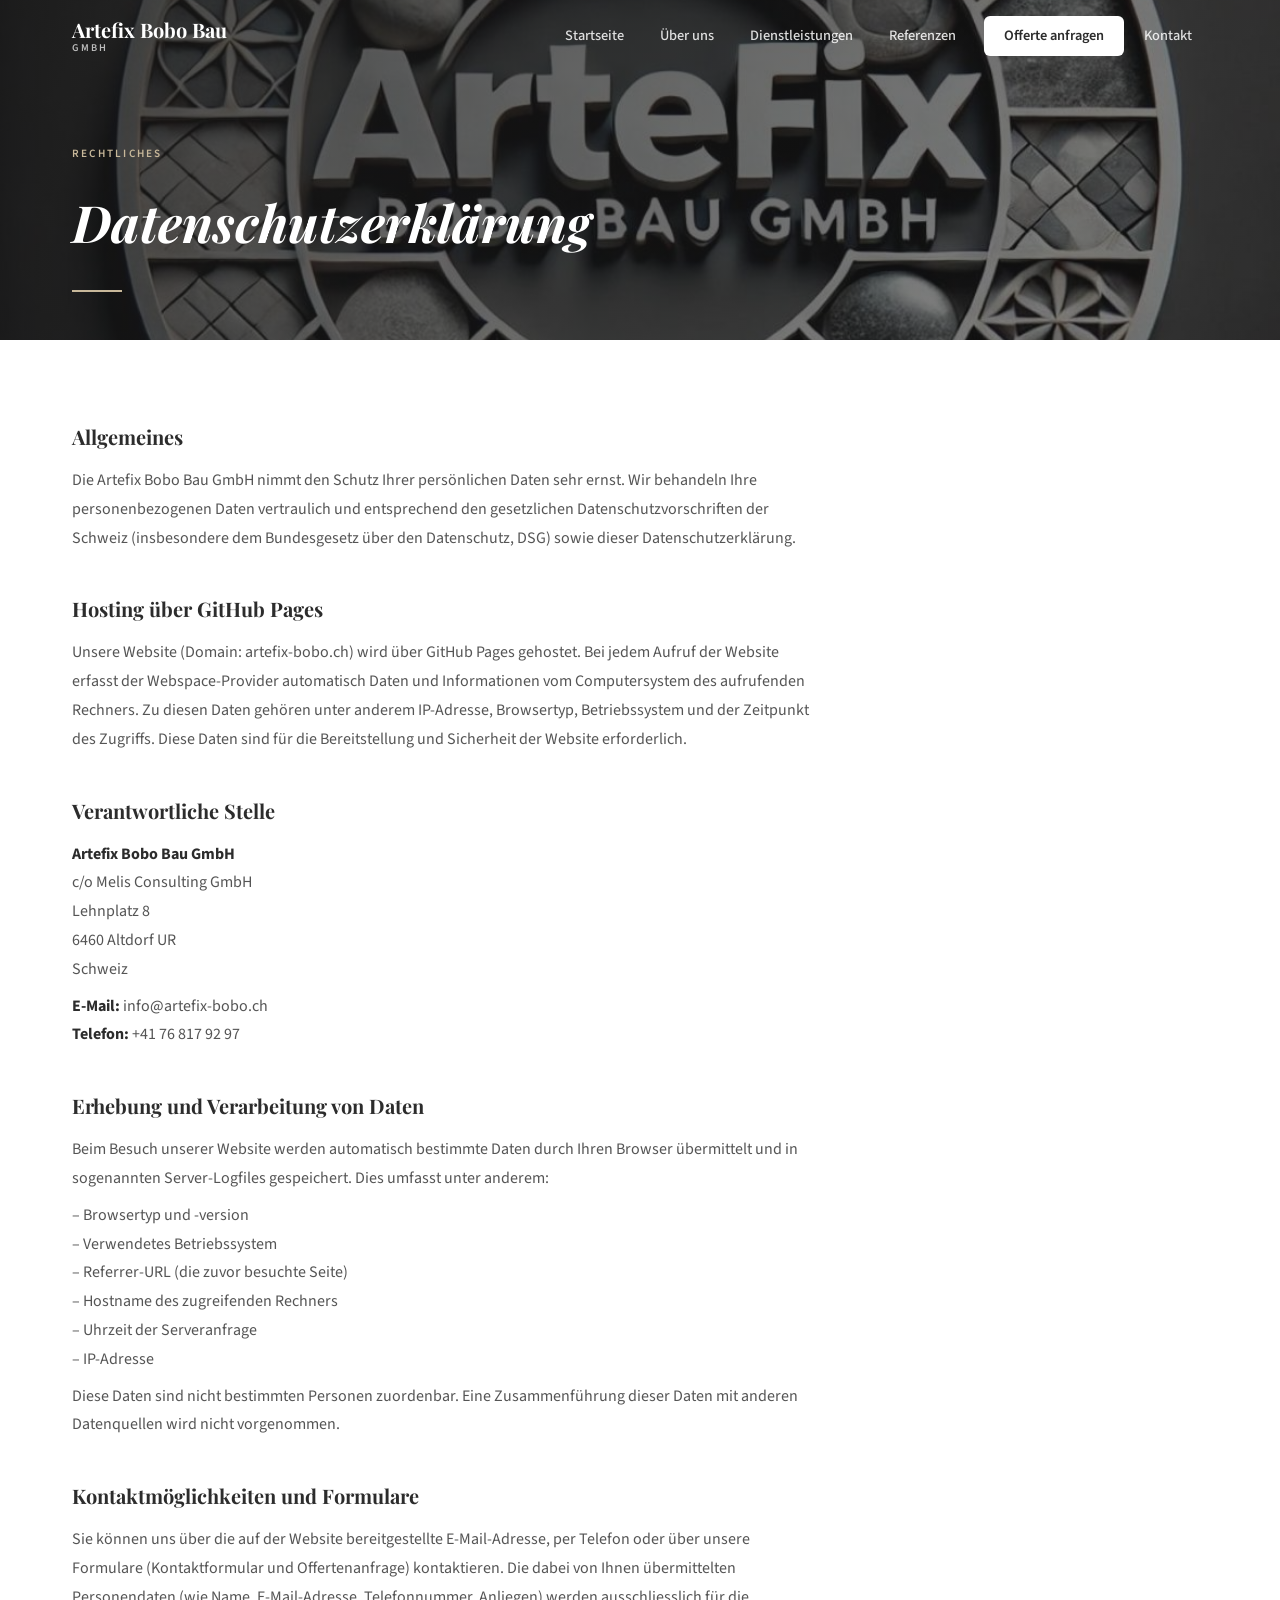
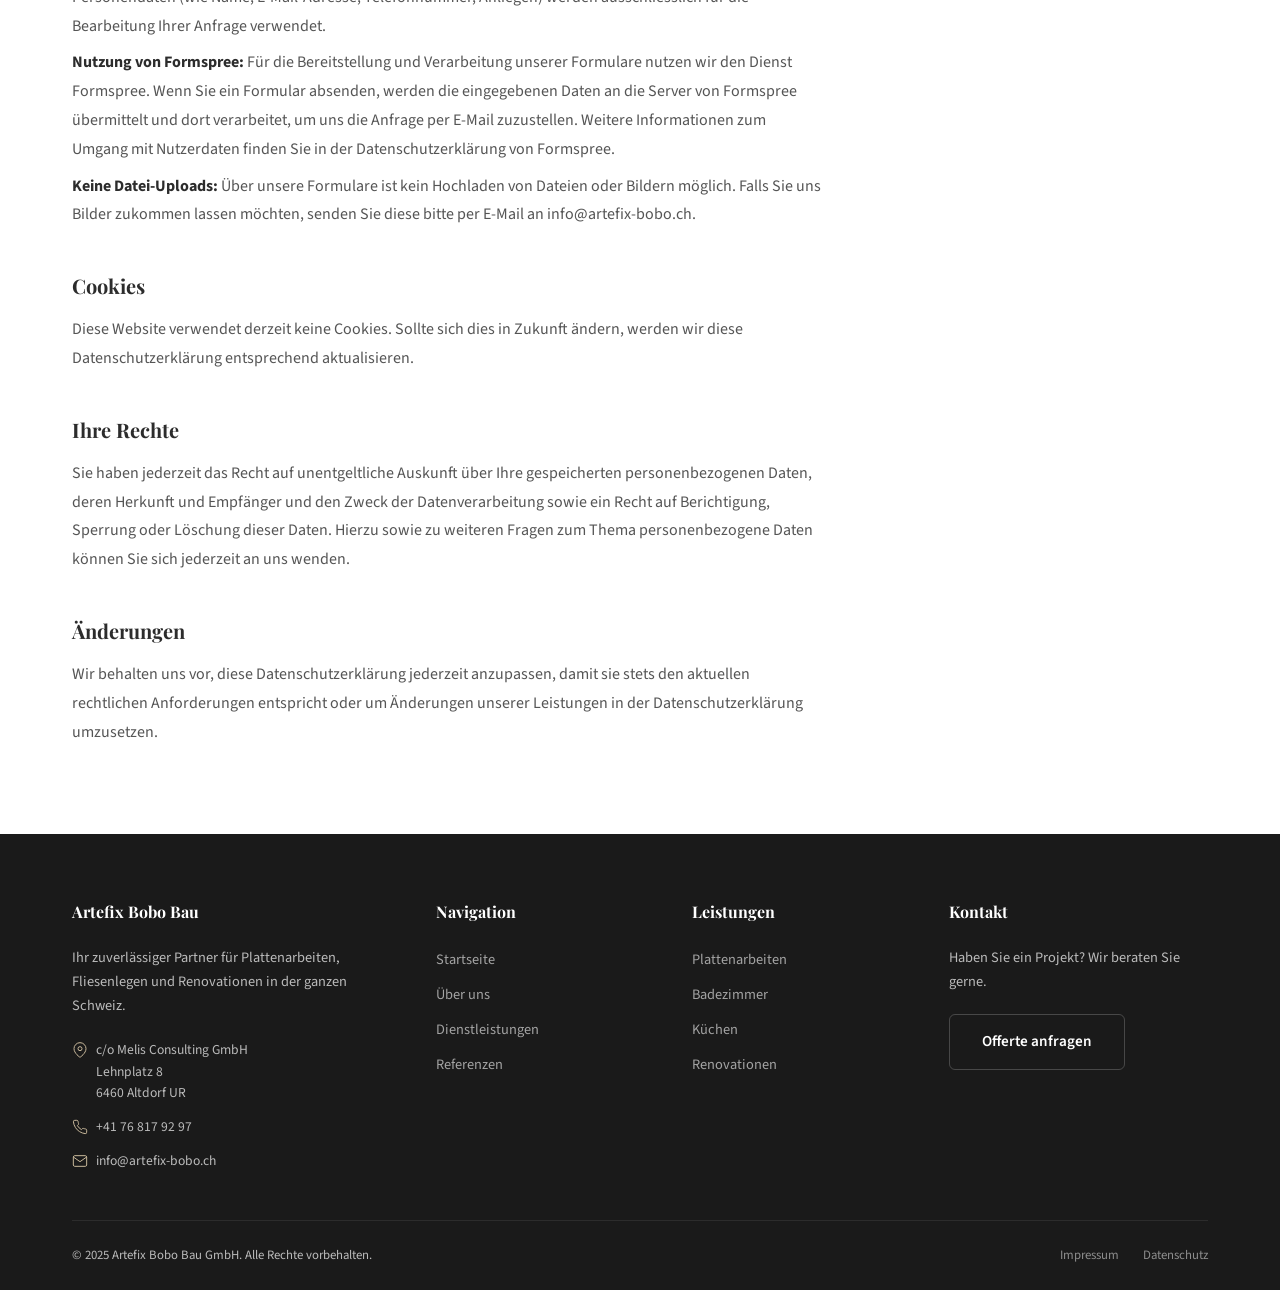
==== commit c61ca5e0: "Webseite aktualisiert" ====
--- a/datenschutz.html
+++ b/datenschutz.html
@@ -41,7 +41,7 @@
   </div>
 
   <!-- Seitenüberschrift -->
-  <section class="page-header" style="background-image: url('https://d2xsxph8kpxj0f.cloudfront.net/310519663348252337/ZNyBL787S9xFMkHcUXksup/hero-construction-7pvhPLmcp8osfT7pZfqxTm.webp');">
+  <section class="page-header" style="background-image: url('bilder/logo.jpeg');">
     <div class="container">
       <p class="page-eyebrow">Rechtliches</p>
       <h1>Datenschutzerklärung</h1>
@@ -56,17 +56,23 @@
 
         <h2>Allgemeines</h2>
         <p>Die Artefix Bobo Bau GmbH nimmt den Schutz Ihrer persönlichen Daten sehr ernst. Wir behandeln Ihre personenbezogenen Daten vertraulich und entsprechend den gesetzlichen Datenschutzvorschriften der Schweiz (insbesondere dem Bundesgesetz über den Datenschutz, DSG) sowie dieser Datenschutzerklärung.</p>
+        
+        <h2>Hosting über GitHub Pages</h2>
+        <p>Unsere Website (Domain: artefix-bobo.ch) wird über GitHub Pages gehostet. Bei jedem Aufruf der Website erfasst der Webspace-Provider automatisch Daten und Informationen vom Computersystem des aufrufenden Rechners. Zu diesen Daten gehören unter anderem IP-Adresse, Browsertyp, Betriebssystem und der Zeitpunkt des Zugriffs. Diese Daten sind für die Bereitstellung und Sicherheit der Website erforderlich.</p>
 
         <h2>Verantwortliche Stelle</h2>
         <p><strong>Artefix Bobo Bau GmbH</strong><br>c/o Melis Consulting GmbH<br>Lehnplatz 8<br>6460 Altdorf UR<br>Schweiz</p>
+        <p><strong>E-Mail:</strong> <a href="mailto:info@artefix-bobo.ch">info@artefix-bobo.ch</a><br><strong>Telefon:</strong> <a href="tel:+41768179297">+41 76 817 92 97</a></p>
 
         <h2>Erhebung und Verarbeitung von Daten</h2>
         <p>Beim Besuch unserer Website werden automatisch bestimmte Daten durch Ihren Browser übermittelt und in sogenannten Server-Logfiles gespeichert. Dies umfasst unter anderem:</p>
         <p>– Browsertyp und -version<br>– Verwendetes Betriebssystem<br>– Referrer-URL (die zuvor besuchte Seite)<br>– Hostname des zugreifenden Rechners<br>– Uhrzeit der Serveranfrage<br>– IP-Adresse</p>
         <p>Diese Daten sind nicht bestimmten Personen zuordenbar. Eine Zusammenführung dieser Daten mit anderen Datenquellen wird nicht vorgenommen.</p>
 
-        <h2>Kontaktformular</h2>
-        <p>Wenn Sie uns per Kontaktformular oder Offertenanfrage Anfragen zukommen lassen, werden Ihre Angaben aus dem Formular inklusive der von Ihnen dort angegebenen Kontaktdaten zwecks Bearbeitung der Anfrage und für den Fall von Anschlussfragen bei uns gespeichert. Diese Daten geben wir nicht ohne Ihre Einwilligung weiter.</p>
+        <h2>Kontaktmöglichkeiten und Formulare</h2>
+        <p>Sie können uns über die auf der Website bereitgestellte E-Mail-Adresse, per Telefon oder über unsere Formulare (Kontaktformular und Offertenanfrage) kontaktieren. Die dabei von Ihnen übermittelten Personendaten (wie Name, E-Mail-Adresse, Telefonnummer, Anliegen) werden ausschliesslich für die Bearbeitung Ihrer Anfrage verwendet.</p>
+        <p><strong>Nutzung von Formspree:</strong> Für die Bereitstellung und Verarbeitung unserer Formulare nutzen wir den Dienst Formspree. Wenn Sie ein Formular absenden, werden die eingegebenen Daten an die Server von Formspree übermittelt und dort verarbeitet, um uns die Anfrage per E-Mail zuzustellen. Weitere Informationen zum Umgang mit Nutzerdaten finden Sie in der Datenschutzerklärung von Formspree.</p>
+        <p><strong>Keine Datei-Uploads:</strong> Über unsere Formulare ist kein Hochladen von Dateien oder Bildern möglich. Falls Sie uns Bilder zukommen lassen möchten, senden Sie diese bitte per E-Mail an <a href="mailto:info@artefix-bobo.ch">info@artefix-bobo.ch</a>.</p>
 
         <h2>Cookies</h2>
         <p>Diese Website verwendet derzeit keine Cookies. Sollte sich dies in Zukunft ändern, werden wir diese Datenschutzerklärung entsprechend aktualisieren.</p>
@@ -77,7 +83,7 @@
         <h2>Änderungen</h2>
         <p>Wir behalten uns vor, diese Datenschutzerklärung jederzeit anzupassen, damit sie stets den aktuellen rechtlichen Anforderungen entspricht oder um Änderungen unserer Leistungen in der Datenschutzerklärung umzusetzen.</p>
 
-        <p class="legal-notice">Diese Datenschutzerklärung ist ein Platzhalter und sollte vor der Veröffentlichung der Website rechtlich geprüft und an die tatsächlichen Gegebenheiten angepasst werden.</p>
+
       </div>
     </div>
   </section>
@@ -88,15 +94,23 @@
       <div class="footer-grid">
         <div class="footer-brand">
           <h4>Artefix Bobo Bau</h4>
-          <p>Ihr zuverlässiger Partner für Neubauten, Umbauten und Renovationen in der Zentralschweiz.</p>
+          <p>Ihr zuverlässiger Partner für Plattenarbeiten, Fliesenlegen und Renovationen in der ganzen Schweiz.</p>
           <div class="footer-address">
             <svg viewBox="0 0 24 24"><path d="M21 10c0 7-9 13-9 13s-9-6-9-13a9 9 0 0 1 18 0z"/><circle cx="12" cy="10" r="3"/></svg>
             <span>c/o Melis Consulting GmbH<br>Lehnplatz 8<br>6460 Altdorf UR</span>
           </div>
+          <div class="footer-address" style="margin-top:0.75rem;">
+            <svg viewBox="0 0 24 24"><path d="M22 16.92v3a2 2 0 0 1-2.18 2 19.79 19.79 0 0 1-8.63-3.07 19.5 19.5 0 0 1-6-6 19.79 19.79 0 0 1-3.07-8.67A2 2 0 0 1 4.11 2h3a2 2 0 0 1 2 1.72 12.84 12.84 0 0 0 .7 2.81 2 2 0 0 1-.45 2.11L8.09 9.91a16 16 0 0 0 6 6l1.27-1.27a2 2 0 0 1 2.11-.45 12.84 12.84 0 0 0 2.81.7A2 2 0 0 1 22 16.92z"/></svg>
+            <span><a href="tel:+41768179297" style="color:inherit;">+41 76 817 92 97</a></span>
+          </div>
+          <div class="footer-address" style="margin-top:0.75rem;">
+            <svg viewBox="0 0 24 24"><path d="M4 4h16c1.1 0 2 .9 2 2v12c0 1.1-.9 2-2 2H4c-1.1 0-2-.9-2-2V6c0-1.1.9-2 2-2z"/><polyline points="22,6 12,13 2,6"/></svg>
+            <span><a href="mailto:info@artefix-bobo.ch" style="color:inherit;">info@artefix-bobo.ch</a></span>
+          </div>
         </div>
         <div class="footer-nav"><h4>Navigation</h4><ul><li><a href="index.html">Startseite</a></li><li><a href="ueber-uns.html">Über uns</a></li><li><a href="dienstleistungen.html">Dienstleistungen</a></li><li><a href="referenzen.html">Referenzen</a></li></ul></div>
-        <div class="footer-nav"><h4>Leistungen</h4><ul><li><a href="dienstleistungen.html">Neubauten</a></li><li><a href="dienstleistungen.html">Umbauten</a></li><li><a href="dienstleistungen.html">Renovationen</a></li><li><a href="dienstleistungen.html">Sanierungen</a></li></ul></div>
-        <div class="footer-cta"><h4>Kontakt</h4><p>Haben Sie ein Bauprojekt? Wir beraten Sie gerne.</p><a href="offerte.html" class="btn btn-outline" style="color:#fff; border-color:rgba(255,255,255,0.2);">Offerte anfragen</a></div>
+        <div class="footer-nav"><h4>Leistungen</h4><ul><li><a href="dienstleistungen.html">Plattenarbeiten</a></li><li><a href="dienstleistungen.html">Badezimmer</a></li><li><a href="dienstleistungen.html">Küchen</a></li><li><a href="dienstleistungen.html">Renovationen</a></li></ul></div>
+        <div class="footer-cta"><h4>Kontakt</h4><p>Haben Sie ein Projekt? Wir beraten Sie gerne.</p><a href="offerte.html" class="btn btn-outline" style="color:#fff; border-color:rgba(255,255,255,0.2);">Offerte anfragen</a></div>
       </div>
       <div class="footer-bottom">
         <span>&copy; 2025 Artefix Bobo Bau GmbH. Alle Rechte vorbehalten.</span>
